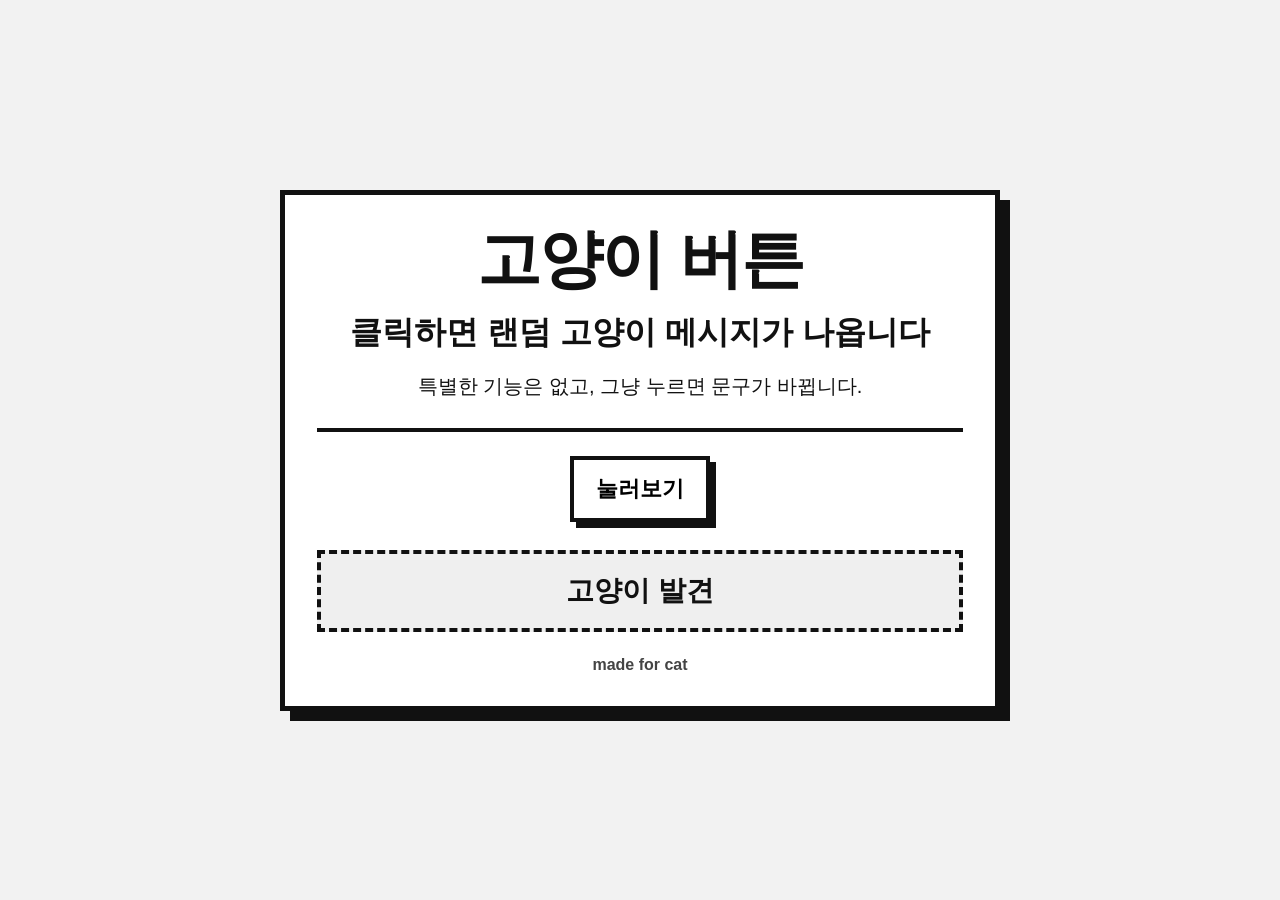
==== upload/index.html @ 21dbfc24 "Add updated index.html" ====
<!DOCTYPE html>
<html lang="ko">
<head>
  <meta charset="UTF-8" />
  <meta name="viewport" content="width=device-width, initial-scale=1.0" />
  <title>고양이 버튼</title>
  <style>
    * {
      box-sizing: border-box;
    }

    body {
      margin: 0;
      background: #f2f2f2;
      font-family: Arial, "Malgun Gothic", sans-serif;
      color: #111;
    }

    .wrap {
      min-height: 100vh;
      display: flex;
      justify-content: center;
      align-items: center;
      padding: 24px;
    }

    .box {
      width: 100%;
      max-width: 720px;
      background: white;
      border: 5px solid #111;
      padding: 32px;
      box-shadow: 10px 10px 0 #111;
      text-align: center;
    }

    h1 {
      margin: 0 0 20px;
      font-size: 64px;
      line-height: 1;
      letter-spacing: -2px;
    }

    .main-text {
      font-size: 32px;
      font-weight: 900;
      margin-bottom: 18px;
    }

    .sub-text {
      font-size: 20px;
      margin-bottom: 28px;
    }

    .line {
      height: 4px;
      background: #111;
      margin: 24px 0;
    }

    .btn {
      border: 4px solid #111;
      background: #fff;
      padding: 14px 22px;
      font-size: 22px;
      font-weight: 900;
      cursor: pointer;
      box-shadow: 6px 6px 0 #111;
    }

    .btn:active {
      transform: translate(4px, 4px);
      box-shadow: 2px 2px 0 #111;
    }

    .msg {
      margin-top: 28px;
      padding: 18px;
      border: 4px dashed #111;
      background: #efefef;
      font-size: 28px;
      font-weight: 900;
      min-height: 80px;
    }

    .footer {
      margin-top: 24px;
      font-size: 16px;
      font-weight: bold;
      color: #444;
    }

    @media (max-width: 600px) {
      h1 {
        font-size: 44px;
      }

      .main-text {
        font-size: 24px;
      }

      .sub-text {
        font-size: 16px;
      }

      .msg {
        font-size: 22px;
      }

      .btn {
        font-size: 18px;
      }
    }
  </style>
</head>
<body>
  <div class="wrap">
    <div class="box">
      <h1>고양이 버튼</h1>
      <div class="main-text">클릭하면 랜덤 고양이 메시지가 나옵니다</div>
      <div class="sub-text">특별한 기능은 없고, 그냥 누르면 문구가 바뀝니다.</div>

      <div class="line"></div>

      <button class="btn" onclick="changeMessage()">눌러보기</button>

      <div class="msg" id="msgBox">고양이 발견</div>

      <div class="footer">made for cat</div>
    </div>
  </div>

  <script>
    const messages = [
      "고양이 발견",
      "고양이 접근 중",
      "고양이 모드 활성화",
      "고양이가 들어왔습니다",
      "여기는 고양이 구역",
      "고양이 확인 완료",
      "고양이 접속 성공",
      "반갑다 집사야",
      "냥냥 경보 발령",
      "고양이 에너지 충전 완료",
      "지금부터 냥타임",
      "고양이 기분 최고조",
      "집사 호출 중",
      "사료 레이더 가동",
      "캣닢 신호 감지",
      "고양이 집중 모드",
      "오늘도 냥승리",
      "졸음 80% 장전",
      "창밖 감시 시작",
      "폭신한 자리 확보",
      "냥펀치 준비 완료",
      "간식 요청 접수",
      "꼬리 흔들림 감지",
      "매우 귀여움 상태",
      "고양이 우선 모드"
    ];

    function changeMessage() {
      const msgBox = document.getElementById("msgBox");
      const randomIndex = Math.floor(Math.random() * messages.length);
      msgBox.textContent = messages[randomIndex];
    }
  </script>
</body>
</html>
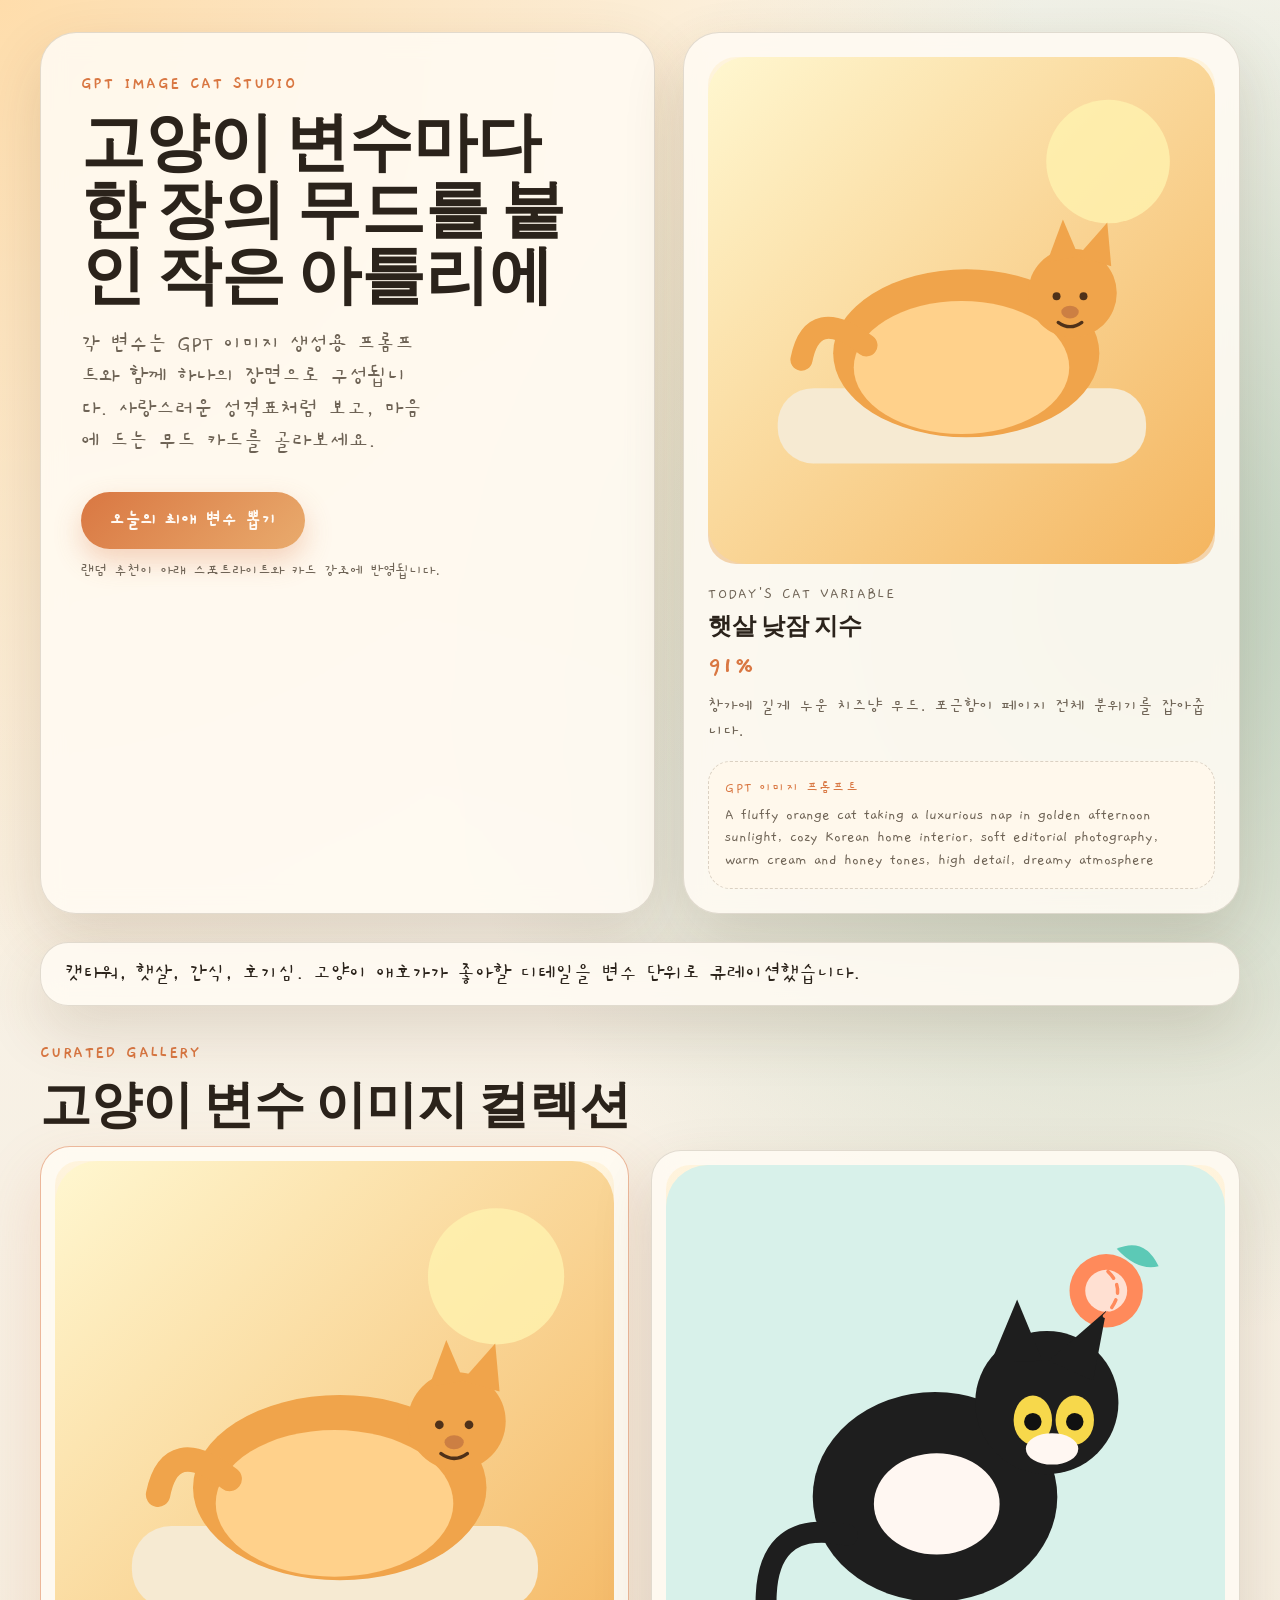
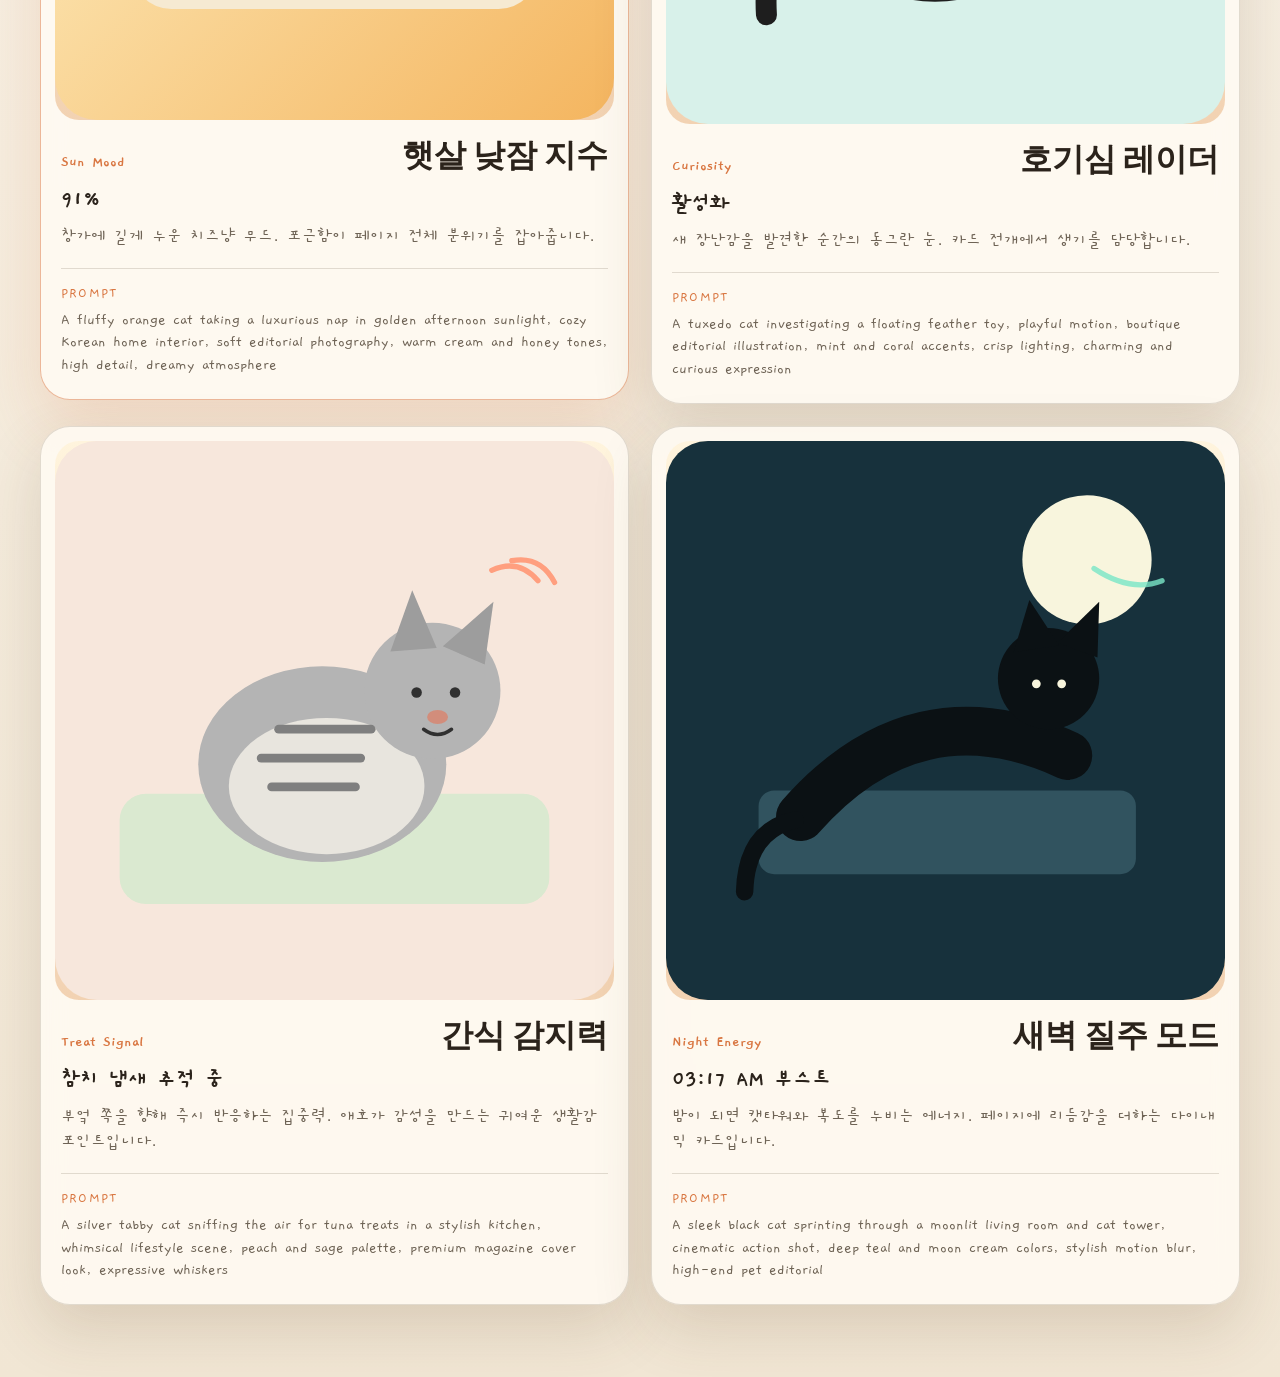
==== commit 72e39c23: "Create cat variable image gallery experience" ====
--- a/upload/index.html
+++ b/upload/index.html
@@ -3,167 +3,80 @@
 <head>
   <meta charset="UTF-8" />
   <meta name="viewport" content="width=device-width, initial-scale=1.0" />
-  <title>고양이 버튼</title>
-  <style>
-    * {
-      box-sizing: border-box;
-    }
-
-    body {
-      margin: 0;
-      background: #f2f2f2;
-      font-family: Arial, "Malgun Gothic", sans-serif;
-      color: #111;
-    }
-
-    .wrap {
-      min-height: 100vh;
-      display: flex;
-      justify-content: center;
-      align-items: center;
-      padding: 24px;
-    }
-
-    .box {
-      width: 100%;
-      max-width: 720px;
-      background: white;
-      border: 5px solid #111;
-      padding: 32px;
-      box-shadow: 10px 10px 0 #111;
-      text-align: center;
-    }
-
-    h1 {
-      margin: 0 0 20px;
-      font-size: 64px;
-      line-height: 1;
-      letter-spacing: -2px;
-    }
-
-    .main-text {
-      font-size: 32px;
-      font-weight: 900;
-      margin-bottom: 18px;
-    }
-
-    .sub-text {
-      font-size: 20px;
-      margin-bottom: 28px;
-    }
-
-    .line {
-      height: 4px;
-      background: #111;
-      margin: 24px 0;
-    }
-
-    .btn {
-      border: 4px solid #111;
-      background: #fff;
-      padding: 14px 22px;
-      font-size: 22px;
-      font-weight: 900;
-      cursor: pointer;
-      box-shadow: 6px 6px 0 #111;
-    }
-
-    .btn:active {
-      transform: translate(4px, 4px);
-      box-shadow: 2px 2px 0 #111;
-    }
-
-    .msg {
-      margin-top: 28px;
-      padding: 18px;
-      border: 4px dashed #111;
-      background: #efefef;
-      font-size: 28px;
-      font-weight: 900;
-      min-height: 80px;
-    }
-
-    .footer {
-      margin-top: 24px;
-      font-size: 16px;
-      font-weight: bold;
-      color: #444;
-    }
-
-    @media (max-width: 600px) {
-      h1 {
-        font-size: 44px;
-      }
-
-      .main-text {
-        font-size: 24px;
-      }
-
-      .sub-text {
-        font-size: 16px;
-      }
-
-      .msg {
-        font-size: 22px;
-      }
-
-      .btn {
-        font-size: 18px;
-      }
-    }
-  </style>
+  <title>Cat Variables Atelier</title>
+  <link rel="preconnect" href="https://fonts.googleapis.com" />
+  <link rel="preconnect" href="https://fonts.gstatic.com" crossorigin />
+  <link href="https://fonts.googleapis.com/css2?family=Gaegu:wght@400;700&family=Fraunces:wght@600;700&display=swap" rel="stylesheet" />
+  <link rel="stylesheet" href="../style.css" />
 </head>
 <body>
-  <div class="wrap">
-    <div class="box">
-      <h1>고양이 버튼</h1>
-      <div class="main-text">클릭하면 랜덤 고양이 메시지가 나옵니다</div>
-      <div class="sub-text">특별한 기능은 없고, 그냥 누르면 문구가 바뀝니다.</div>
+  <div class="page-shell">
+    <header class="hero">
+      <div class="hero-copy">
+        <p class="eyebrow">GPT Image Cat Studio</p>
+        <h1>고양이 변수마다<br />한 장의 무드를 붙인 작은 아틀리에</h1>
+        <p class="hero-text">
+          각 변수는 GPT 이미지 생성용 프롬프트와 함께 하나의 장면으로 구성됩니다.
+          사랑스러운 성격표처럼 보고, 마음에 드는 무드 카드를 골라보세요.
+        </p>
+        <div class="hero-actions">
+          <button class="primary-btn" id="shuffleButton" type="button">오늘의 최애 변수 뽑기</button>
+          <p class="hero-note">랜덤 추천이 아래 스포트라이트와 카드 강조에 반영됩니다.</p>
+        </div>
+      </div>
 
-      <div class="line"></div>
+      <section class="spotlight" aria-live="polite">
+        <div class="spotlight-image-frame">
+          <img id="spotlightImage" class="spotlight-image" src="" alt="" />
+        </div>
+        <div class="spotlight-copy">
+          <p class="spotlight-label">Today&apos;s Cat Variable</p>
+          <h2 id="spotlightName"></h2>
+          <p id="spotlightValue" class="spotlight-value"></p>
+          <p id="spotlightDescription" class="spotlight-description"></p>
+          <div class="prompt-box">
+            <span>GPT 이미지 프롬프트</span>
+            <p id="spotlightPrompt"></p>
+          </div>
+        </div>
+      </section>
+    </header>
 
-      <button class="btn" onclick="changeMessage()">눌러보기</button>
+    <main>
+      <section class="intro-strip">
+        <p>캣타워, 햇살, 간식, 호기심. 고양이 애호가가 좋아할 디테일을 변수 단위로 큐레이션했습니다.</p>
+      </section>
 
-      <div class="msg" id="msgBox">고양이 발견</div>
-
-      <div class="footer">made for cat</div>
-    </div>
+      <section class="gallery-section">
+        <div class="section-head">
+          <p class="eyebrow">Curated Gallery</p>
+          <h2>고양이 변수 이미지 컬렉션</h2>
+        </div>
+        <div class="variable-grid" id="variableGrid"></div>
+      </section>
+    </main>
   </div>
 
-  <script>
-    const messages = [
-      "고양이 발견",
-      "고양이 접근 중",
-      "고양이 모드 활성화",
-      "고양이가 들어왔습니다",
-      "여기는 고양이 구역",
-      "고양이 확인 완료",
-      "고양이 접속 성공",
-      "반갑다 집사야",
-      "냥냥 경보 발령",
-      "고양이 에너지 충전 완료",
-      "지금부터 냥타임",
-      "고양이 기분 최고조",
-      "집사 호출 중",
-      "사료 레이더 가동",
-      "캣닢 신호 감지",
-      "고양이 집중 모드",
-      "오늘도 냥승리",
-      "졸음 80% 장전",
-      "창밖 감시 시작",
-      "폭신한 자리 확보",
-      "냥펀치 준비 완료",
-      "간식 요청 접수",
-      "꼬리 흔들림 감지",
-      "매우 귀여움 상태",
-      "고양이 우선 모드"
-    ];
+  <template id="cardTemplate">
+    <article class="cat-card">
+      <div class="card-image-wrap">
+        <img class="card-image" src="" alt="" />
+      </div>
+      <div class="card-body">
+        <div class="card-header">
+          <p class="card-kicker"></p>
+          <h3 class="card-title"></h3>
+        </div>
+        <p class="card-value"></p>
+        <p class="card-description"></p>
+        <div class="card-prompt">
+          <span>Prompt</span>
+          <p></p>
+        </div>
+      </div>
+    </article>
+  </template>
 
-    function changeMessage() {
-      const msgBox = document.getElementById("msgBox");
-      const randomIndex = Math.floor(Math.random() * messages.length);
-      msgBox.textContent = messages[randomIndex];
-    }
-  </script>
+  <script src="../script.js"></script>
 </body>
 </html>
--- a/style.css
+++ b/style.css
@@ -0,0 +1,331 @@
+:root {
+  --bg: #f8f3e8;
+  --paper: rgba(255, 251, 243, 0.88);
+  --ink: #2b231b;
+  --muted: #6e6355;
+  --line: rgba(74, 55, 34, 0.16);
+  --accent: #d97742;
+  --accent-soft: #f2c59a;
+  --leaf: #91b79d;
+  --shadow: 0 24px 60px rgba(91, 61, 31, 0.16);
+}
+
+* {
+  box-sizing: border-box;
+}
+
+body {
+  margin: 0;
+  font-family: "Gaegu", "Malgun Gothic", sans-serif;
+  color: var(--ink);
+  background:
+    radial-gradient(circle at top left, rgba(255, 218, 164, 0.9), transparent 32%),
+    radial-gradient(circle at right 10% top 20%, rgba(145, 183, 157, 0.55), transparent 28%),
+    linear-gradient(180deg, #fbf7ef 0%, #f1e6d4 100%);
+}
+
+img {
+  display: block;
+  width: 100%;
+}
+
+.page-shell {
+  width: min(1200px, calc(100% - 32px));
+  margin: 0 auto;
+  padding: 32px 0 72px;
+}
+
+.hero {
+  display: grid;
+  grid-template-columns: 1.05fr 0.95fr;
+  gap: 28px;
+  align-items: stretch;
+}
+
+.hero-copy,
+.spotlight,
+.intro-strip,
+.cat-card {
+  background: var(--paper);
+  border: 1px solid var(--line);
+  box-shadow: var(--shadow);
+  backdrop-filter: blur(12px);
+}
+
+.hero-copy {
+  border-radius: 36px;
+  padding: 40px;
+}
+
+.eyebrow {
+  margin: 0 0 14px;
+  font-size: 1.1rem;
+  letter-spacing: 0.08em;
+  text-transform: uppercase;
+  color: var(--accent);
+  font-weight: 700;
+}
+
+h1,
+h2,
+h3 {
+  margin: 0;
+  font-family: "Fraunces", Georgia, serif;
+  line-height: 1.04;
+}
+
+h1 {
+  font-size: clamp(3rem, 5vw, 5.4rem);
+}
+
+.hero-text {
+  margin: 20px 0 0;
+  font-size: 1.45rem;
+  line-height: 1.4;
+  color: var(--muted);
+  max-width: 15em;
+}
+
+.hero-actions {
+  margin-top: 34px;
+}
+
+.primary-btn {
+  border: 0;
+  border-radius: 999px;
+  padding: 16px 28px;
+  background: linear-gradient(135deg, var(--accent) 0%, #e9ab6d 100%);
+  color: #fffaf4;
+  font: inherit;
+  font-size: 1.25rem;
+  font-weight: 700;
+  cursor: pointer;
+  box-shadow: 0 12px 28px rgba(217, 119, 66, 0.3);
+  transition: transform 180ms ease, box-shadow 180ms ease;
+}
+
+.primary-btn:hover {
+  transform: translateY(-2px) rotate(-1deg);
+  box-shadow: 0 16px 34px rgba(217, 119, 66, 0.35);
+}
+
+.hero-note {
+  margin: 12px 0 0;
+  color: var(--muted);
+  font-size: 1rem;
+}
+
+.spotlight {
+  display: grid;
+  grid-template-columns: 1fr;
+  gap: 20px;
+  border-radius: 36px;
+  padding: 24px;
+}
+
+.spotlight-image-frame {
+  overflow: hidden;
+  border-radius: 28px;
+  background: linear-gradient(180deg, #fff4dd 0%, #f3d3ab 100%);
+}
+
+.spotlight-image {
+  aspect-ratio: 1 / 1;
+  object-fit: cover;
+}
+
+.spotlight-copy {
+  display: grid;
+  gap: 10px;
+}
+
+.spotlight-label {
+  margin: 0;
+  font-size: 1rem;
+  text-transform: uppercase;
+  color: var(--muted);
+  letter-spacing: 0.08em;
+}
+
+.spotlight-value {
+  margin: 0;
+  color: var(--accent);
+  font-size: 1.7rem;
+  font-weight: 700;
+}
+
+.spotlight-description {
+  margin: 0;
+  color: var(--muted);
+  font-size: 1.1rem;
+  line-height: 1.45;
+}
+
+.prompt-box {
+  margin-top: 6px;
+  padding: 16px;
+  border-radius: 22px;
+  background: rgba(255, 248, 236, 0.9);
+  border: 1px dashed rgba(74, 55, 34, 0.2);
+}
+
+.prompt-box span,
+.card-prompt span {
+  display: inline-block;
+  margin-bottom: 6px;
+  font-size: 0.95rem;
+  text-transform: uppercase;
+  color: var(--accent);
+  letter-spacing: 0.08em;
+}
+
+.prompt-box p,
+.card-prompt p {
+  margin: 0;
+  font-size: 0.98rem;
+  line-height: 1.45;
+  color: var(--muted);
+  word-break: keep-all;
+}
+
+.intro-strip {
+  margin-top: 28px;
+  border-radius: 28px;
+  padding: 18px 24px;
+}
+
+.intro-strip p {
+  margin: 0;
+  font-size: 1.35rem;
+  color: var(--ink);
+}
+
+.gallery-section {
+  margin-top: 36px;
+}
+
+.section-head {
+  margin-bottom: 20px;
+}
+
+.section-head h2 {
+  font-size: clamp(2.2rem, 4vw, 3.5rem);
+}
+
+.variable-grid {
+  display: grid;
+  grid-template-columns: repeat(2, minmax(0, 1fr));
+  gap: 22px;
+}
+
+.cat-card {
+  border-radius: 30px;
+  overflow: hidden;
+  transition: transform 200ms ease, box-shadow 200ms ease, border-color 200ms ease;
+}
+
+.cat-card.is-active {
+  transform: translateY(-4px);
+  border-color: rgba(217, 119, 66, 0.5);
+  box-shadow: 0 28px 64px rgba(217, 119, 66, 0.18);
+}
+
+.card-image-wrap {
+  padding: 14px 14px 0;
+}
+
+.card-image {
+  border-radius: 24px;
+  aspect-ratio: 1 / 1;
+  object-fit: cover;
+  background: linear-gradient(180deg, #fff4dd 0%, #f2d2b2 100%);
+}
+
+.card-body {
+  padding: 18px 20px 22px;
+}
+
+.card-header {
+  display: flex;
+  justify-content: space-between;
+  align-items: baseline;
+  gap: 16px;
+}
+
+.card-kicker {
+  margin: 0;
+  color: var(--accent);
+  font-weight: 700;
+  font-size: 1rem;
+}
+
+.card-title {
+  font-size: 2rem;
+}
+
+.card-value {
+  margin: 12px 0 10px;
+  font-size: 1.45rem;
+  font-weight: 700;
+}
+
+.card-description {
+  margin: 0;
+  color: var(--muted);
+  font-size: 1.1rem;
+  line-height: 1.45;
+}
+
+.card-prompt {
+  margin-top: 18px;
+  padding-top: 14px;
+  border-top: 1px solid var(--line);
+}
+
+@media (max-width: 960px) {
+  .hero {
+    grid-template-columns: 1fr;
+  }
+
+  .variable-grid {
+    grid-template-columns: 1fr;
+  }
+}
+
+@media (max-width: 640px) {
+  .page-shell {
+    width: min(100% - 20px, 100%);
+    padding: 20px 0 48px;
+  }
+
+  .hero-copy,
+  .spotlight,
+  .intro-strip,
+  .cat-card {
+    border-radius: 24px;
+  }
+
+  .hero-copy {
+    padding: 28px 22px;
+  }
+
+  .spotlight {
+    padding: 18px;
+  }
+
+  .intro-strip p,
+  .hero-text,
+  .card-description {
+    font-size: 1.05rem;
+  }
+
+  .primary-btn {
+    width: 100%;
+  }
+
+  .card-header {
+    flex-direction: column;
+    align-items: flex-start;
+    gap: 6px;
+  }
+}
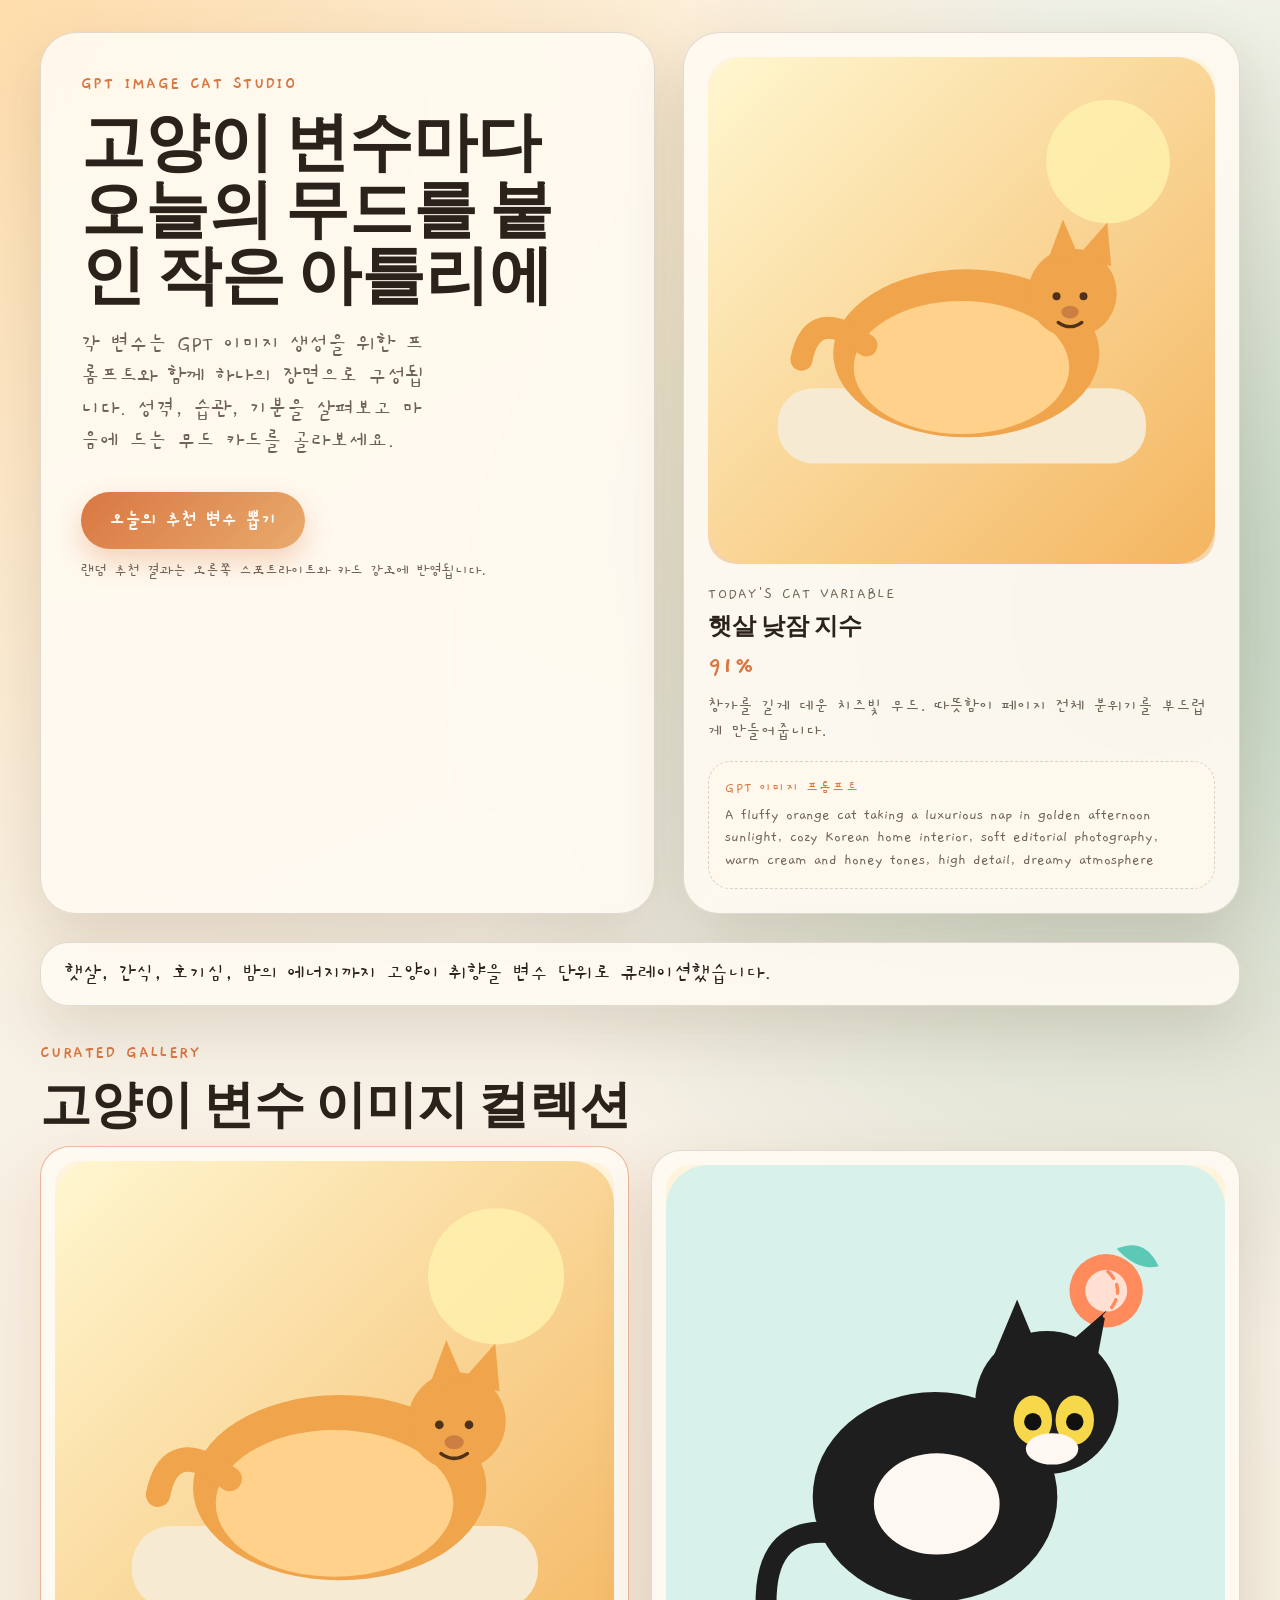
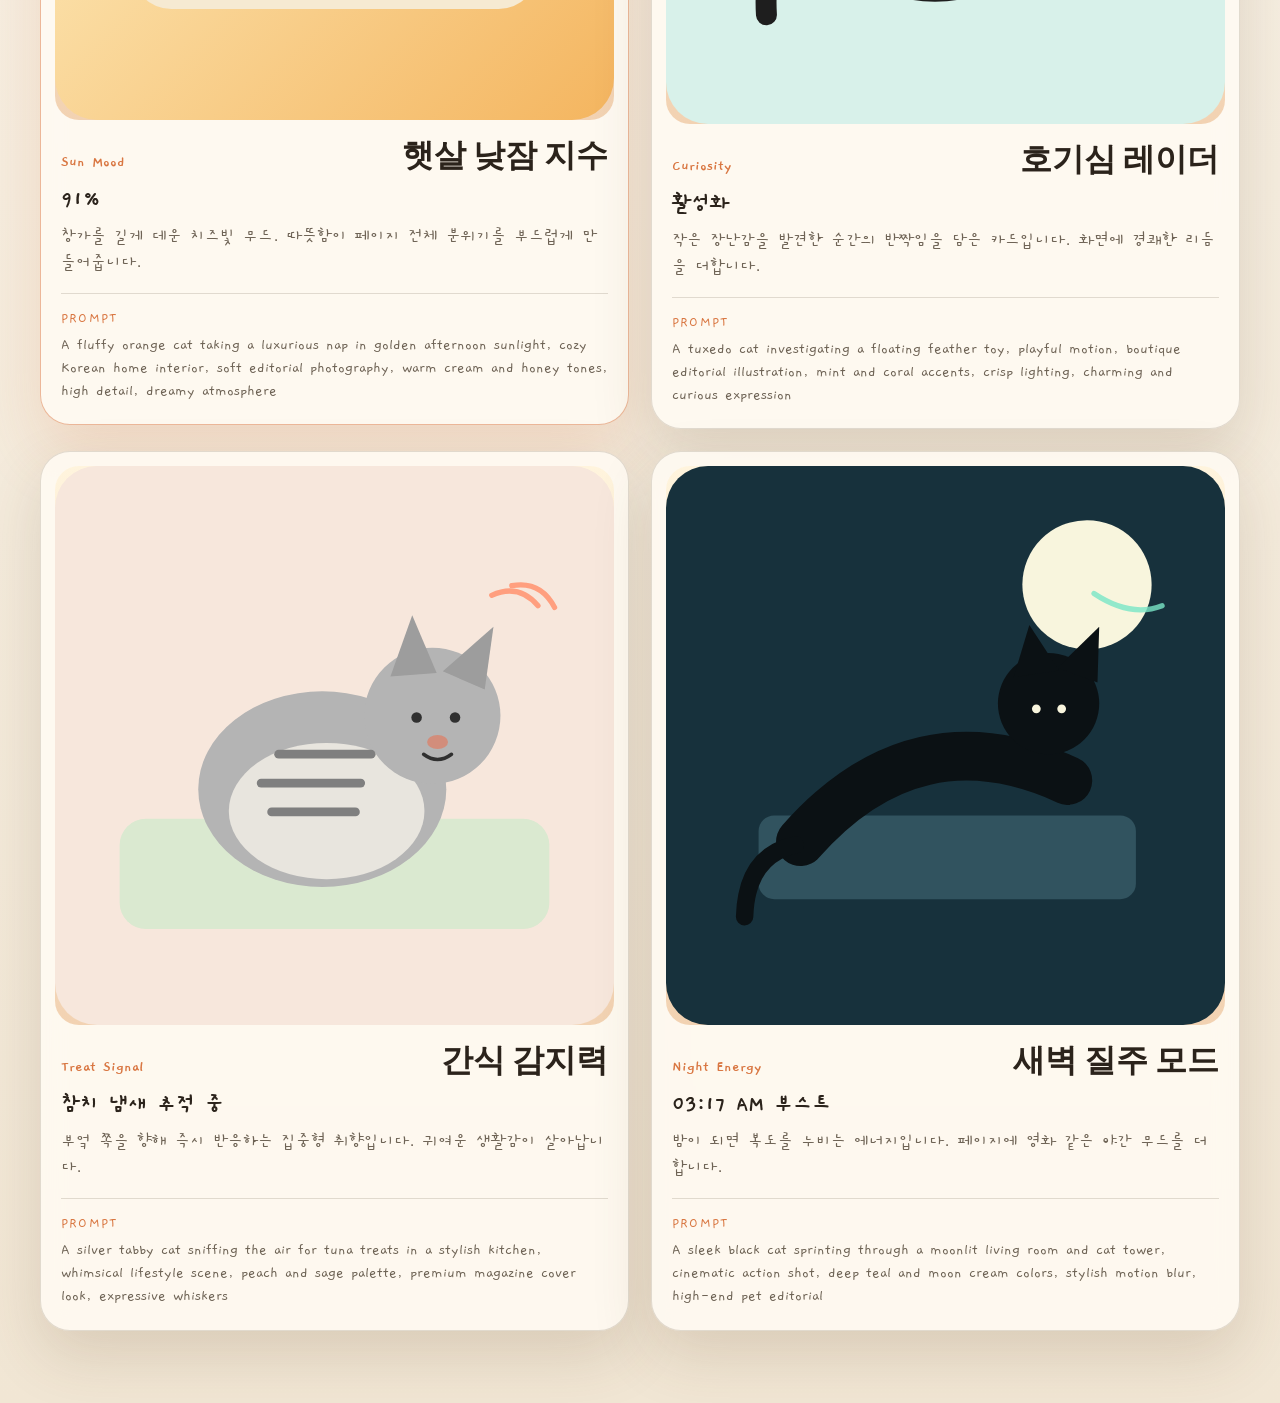
==== commit 4fa6aacf: "Polish cat variable page copy" ====
--- a/upload/index.html
+++ b/upload/index.html
@@ -14,14 +14,14 @@
     <header class="hero">
       <div class="hero-copy">
         <p class="eyebrow">GPT Image Cat Studio</p>
-        <h1>고양이 변수마다<br />한 장의 무드를 붙인 작은 아틀리에</h1>
+        <h1>고양이 변수마다 오늘의 무드를 붙인 작은 아틀리에</h1>
         <p class="hero-text">
-          각 변수는 GPT 이미지 생성용 프롬프트와 함께 하나의 장면으로 구성됩니다.
-          사랑스러운 성격표처럼 보고, 마음에 드는 무드 카드를 골라보세요.
+          각 변수는 GPT 이미지 생성을 위한 프롬프트와 함께 하나의 장면으로 구성됩니다.
+          성격, 습관, 기분을 살펴보고 마음에 드는 무드 카드를 골라보세요.
         </p>
         <div class="hero-actions">
-          <button class="primary-btn" id="shuffleButton" type="button">오늘의 최애 변수 뽑기</button>
-          <p class="hero-note">랜덤 추천이 아래 스포트라이트와 카드 강조에 반영됩니다.</p>
+          <button class="primary-btn" id="shuffleButton" type="button">오늘의 추천 변수 뽑기</button>
+          <p class="hero-note">랜덤 추천 결과는 오른쪽 스포트라이트와 카드 강조에 반영됩니다.</p>
         </div>
       </div>
 
@@ -44,7 +44,7 @@
 
     <main>
       <section class="intro-strip">
-        <p>캣타워, 햇살, 간식, 호기심. 고양이 애호가가 좋아할 디테일을 변수 단위로 큐레이션했습니다.</p>
+        <p>햇살, 간식, 호기심, 밤의 에너지까지 고양이 취향을 변수 단위로 큐레이션했습니다.</p>
       </section>
 
       <section class="gallery-section">
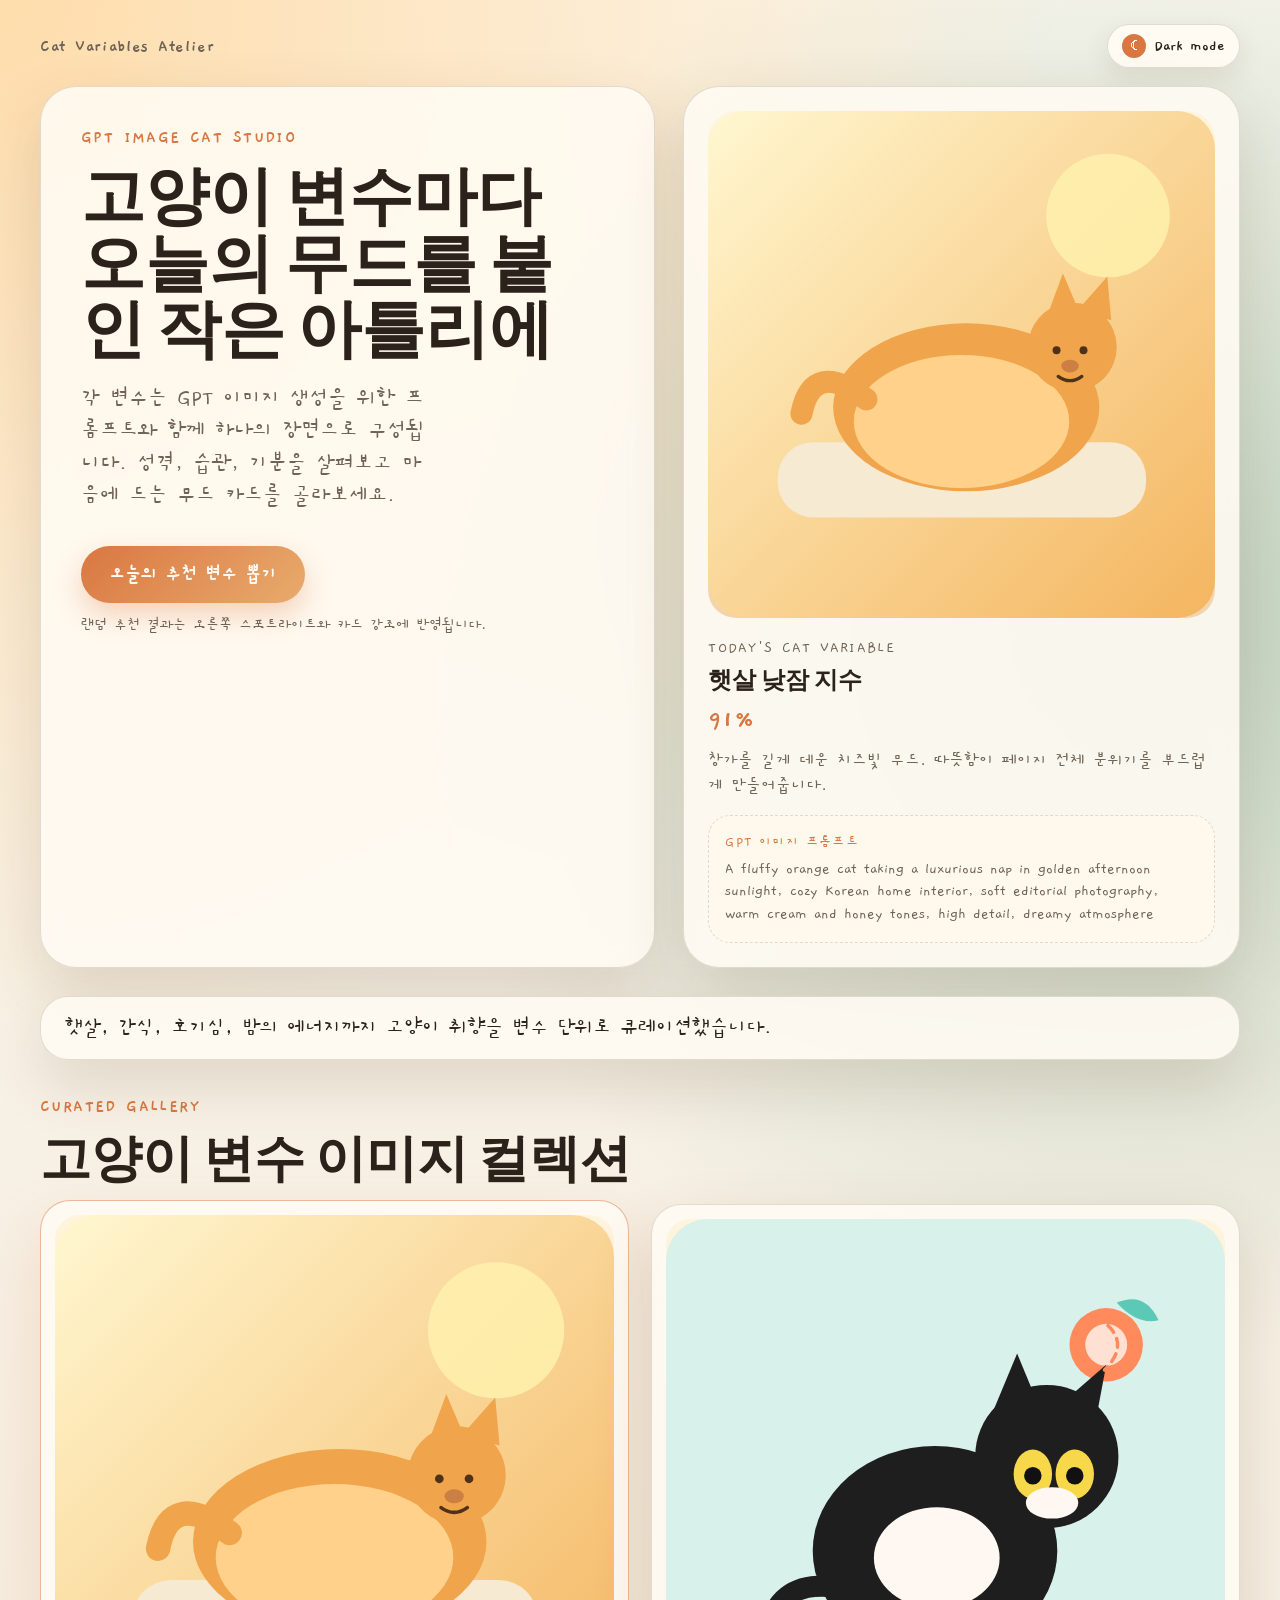
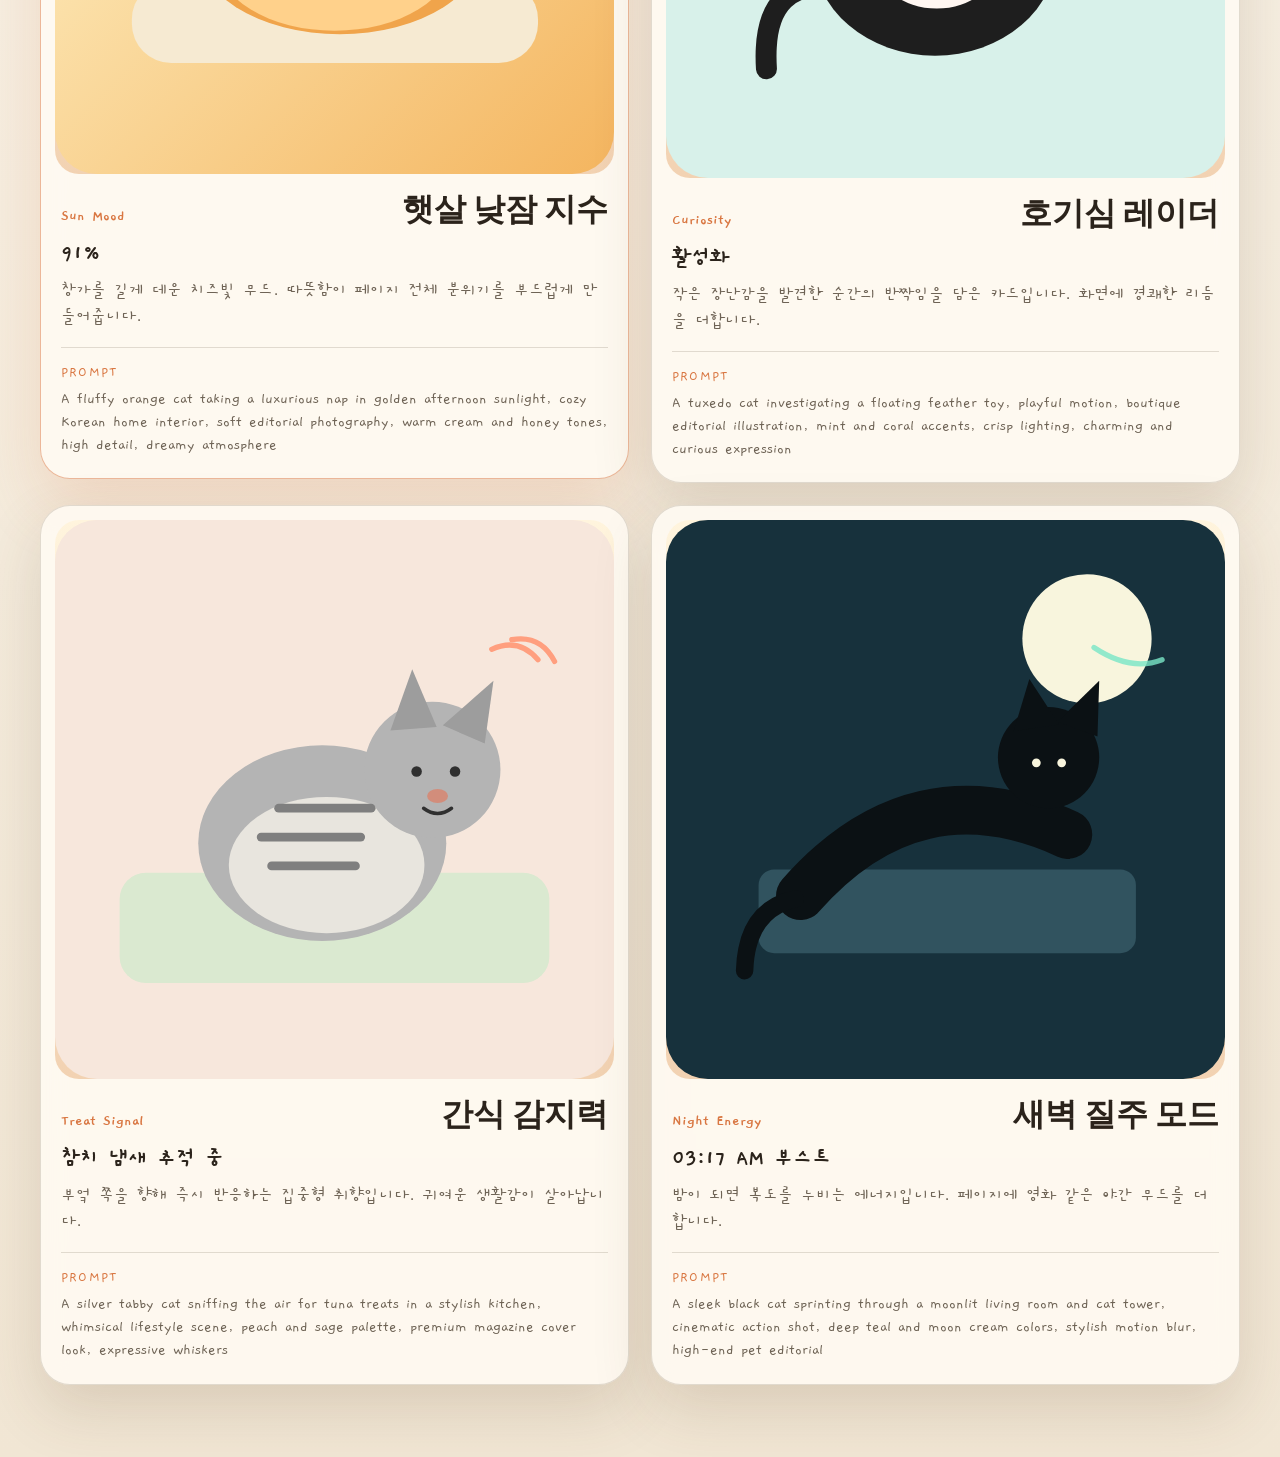
==== commit f12843a1: "Add dark mode toggle" ====
--- a/upload/index.html
+++ b/upload/index.html
@@ -11,6 +11,14 @@
 </head>
 <body>
   <div class="page-shell">
+    <div class="topbar">
+      <p class="site-mark">Cat Variables Atelier</p>
+      <button class="theme-toggle" id="themeToggle" type="button" aria-pressed="false">
+        <span class="theme-toggle__icon" aria-hidden="true">☾</span>
+        <span class="theme-toggle__text">Dark mode</span>
+      </button>
+    </div>
+
     <header class="hero">
       <div class="hero-copy">
         <p class="eyebrow">GPT Image Cat Studio</p>
--- a/style.css
+++ b/style.css
@@ -1,38 +1,123 @@
 :root {
   --bg: #f8f3e8;
   --paper: rgba(255, 251, 243, 0.88);
+  --paper-strong: rgba(255, 251, 243, 0.96);
   --ink: #2b231b;
   --muted: #6e6355;
   --line: rgba(74, 55, 34, 0.16);
   --accent: #d97742;
+  --accent-strong: #e9ab6d;
   --accent-soft: #f2c59a;
   --leaf: #91b79d;
   --shadow: 0 24px 60px rgba(91, 61, 31, 0.16);
-}
-
-* {
-  box-sizing: border-box;
-}
-
-body {
-  margin: 0;
-  font-family: "Gaegu", "Malgun Gothic", sans-serif;
-  color: var(--ink);
-  background:
+  --image-frame: linear-gradient(180deg, #fff4dd 0%, #f3d3ab 100%);
+  --card-image-frame: linear-gradient(180deg, #fff4dd 0%, #f2d2b2 100%);
+  --prompt-bg: rgba(255, 248, 236, 0.9);
+  --body-bg:
     radial-gradient(circle at top left, rgba(255, 218, 164, 0.9), transparent 32%),
     radial-gradient(circle at right 10% top 20%, rgba(145, 183, 157, 0.55), transparent 28%),
     linear-gradient(180deg, #fbf7ef 0%, #f1e6d4 100%);
 }
 
+body[data-theme="dark"] {
+  --bg: #12151a;
+  --paper: rgba(28, 32, 39, 0.86);
+  --paper-strong: rgba(33, 38, 46, 0.96);
+  --ink: #f7efe3;
+  --muted: #c4b7a6;
+  --line: rgba(255, 239, 216, 0.15);
+  --accent: #f2a65f;
+  --accent-strong: #ffcf8f;
+  --accent-soft: #5e4630;
+  --leaf: #8fd1ae;
+  --shadow: 0 24px 70px rgba(0, 0, 0, 0.36);
+  --image-frame: linear-gradient(180deg, #2b3340 0%, #4a3c30 100%);
+  --card-image-frame: linear-gradient(180deg, #2b3340 0%, #3e342c 100%);
+  --prompt-bg: rgba(18, 21, 26, 0.72);
+  --body-bg:
+    radial-gradient(circle at top left, rgba(242, 166, 95, 0.22), transparent 34%),
+    radial-gradient(circle at right 10% top 20%, rgba(143, 209, 174, 0.18), transparent 30%),
+    linear-gradient(180deg, #101419 0%, #1b1d24 100%);
+}
+
+* {
+  box-sizing: border-box;
+}
+
+body {
+  margin: 0;
+  font-family: "Gaegu", "Malgun Gothic", sans-serif;
+  color: var(--ink);
+  background: var(--body-bg);
+  transition: background 220ms ease, color 220ms ease;
+}
+
 img {
   display: block;
   width: 100%;
 }
 
+button {
+  font: inherit;
+}
+
 .page-shell {
   width: min(1200px, calc(100% - 32px));
   margin: 0 auto;
-  padding: 32px 0 72px;
+  padding: 24px 0 72px;
+}
+
+.topbar {
+  display: flex;
+  justify-content: space-between;
+  align-items: center;
+  gap: 16px;
+  margin-bottom: 18px;
+}
+
+.site-mark {
+  margin: 0;
+  color: var(--muted);
+  font-size: 1.1rem;
+  font-weight: 700;
+  letter-spacing: 0.04em;
+}
+
+.theme-toggle {
+  display: inline-flex;
+  align-items: center;
+  gap: 8px;
+  min-height: 44px;
+  padding: 8px 14px;
+  border: 1px solid var(--line);
+  border-radius: 999px;
+  background: var(--paper-strong);
+  color: var(--ink);
+  cursor: pointer;
+  box-shadow: 0 10px 26px rgba(91, 61, 31, 0.1);
+  transition: transform 180ms ease, border-color 180ms ease, background 180ms ease;
+}
+
+.theme-toggle:hover {
+  transform: translateY(-1px);
+  border-color: rgba(217, 119, 66, 0.42);
+}
+
+.theme-toggle__icon {
+  display: grid;
+  place-items: center;
+  width: 24px;
+  height: 24px;
+  border-radius: 999px;
+  background: var(--accent);
+  color: #fffaf4;
+  font-size: 1rem;
+  line-height: 1;
+}
+
+.theme-toggle__text {
+  font-size: 1rem;
+  font-weight: 700;
 }
 
 .hero {
@@ -94,9 +179,8 @@
   border: 0;
   border-radius: 999px;
   padding: 16px 28px;
-  background: linear-gradient(135deg, var(--accent) 0%, #e9ab6d 100%);
+  background: linear-gradient(135deg, var(--accent) 0%, var(--accent-strong) 100%);
   color: #fffaf4;
-  font: inherit;
   font-size: 1.25rem;
   font-weight: 700;
   cursor: pointer;
@@ -126,7 +210,7 @@
 .spotlight-image-frame {
   overflow: hidden;
   border-radius: 28px;
-  background: linear-gradient(180deg, #fff4dd 0%, #f3d3ab 100%);
+  background: var(--image-frame);
 }
 
 .spotlight-image {
@@ -165,8 +249,8 @@
   margin-top: 6px;
   padding: 16px;
   border-radius: 22px;
-  background: rgba(255, 248, 236, 0.9);
-  border: 1px dashed rgba(74, 55, 34, 0.2);
+  background: var(--prompt-bg);
+  border: 1px dashed var(--line);
 }
 
 .prompt-box span,
@@ -238,7 +322,7 @@
   border-radius: 24px;
   aspect-ratio: 1 / 1;
   object-fit: cover;
-  background: linear-gradient(180deg, #fff4dd 0%, #f2d2b2 100%);
+  background: var(--card-image-frame);
 }
 
 .card-body {
@@ -295,7 +379,12 @@
 @media (max-width: 640px) {
   .page-shell {
     width: min(100% - 20px, 100%);
-    padding: 20px 0 48px;
+    padding: 16px 0 48px;
+  }
+
+  .topbar {
+    align-items: flex-start;
+    flex-direction: column;
   }
 
   .hero-copy,
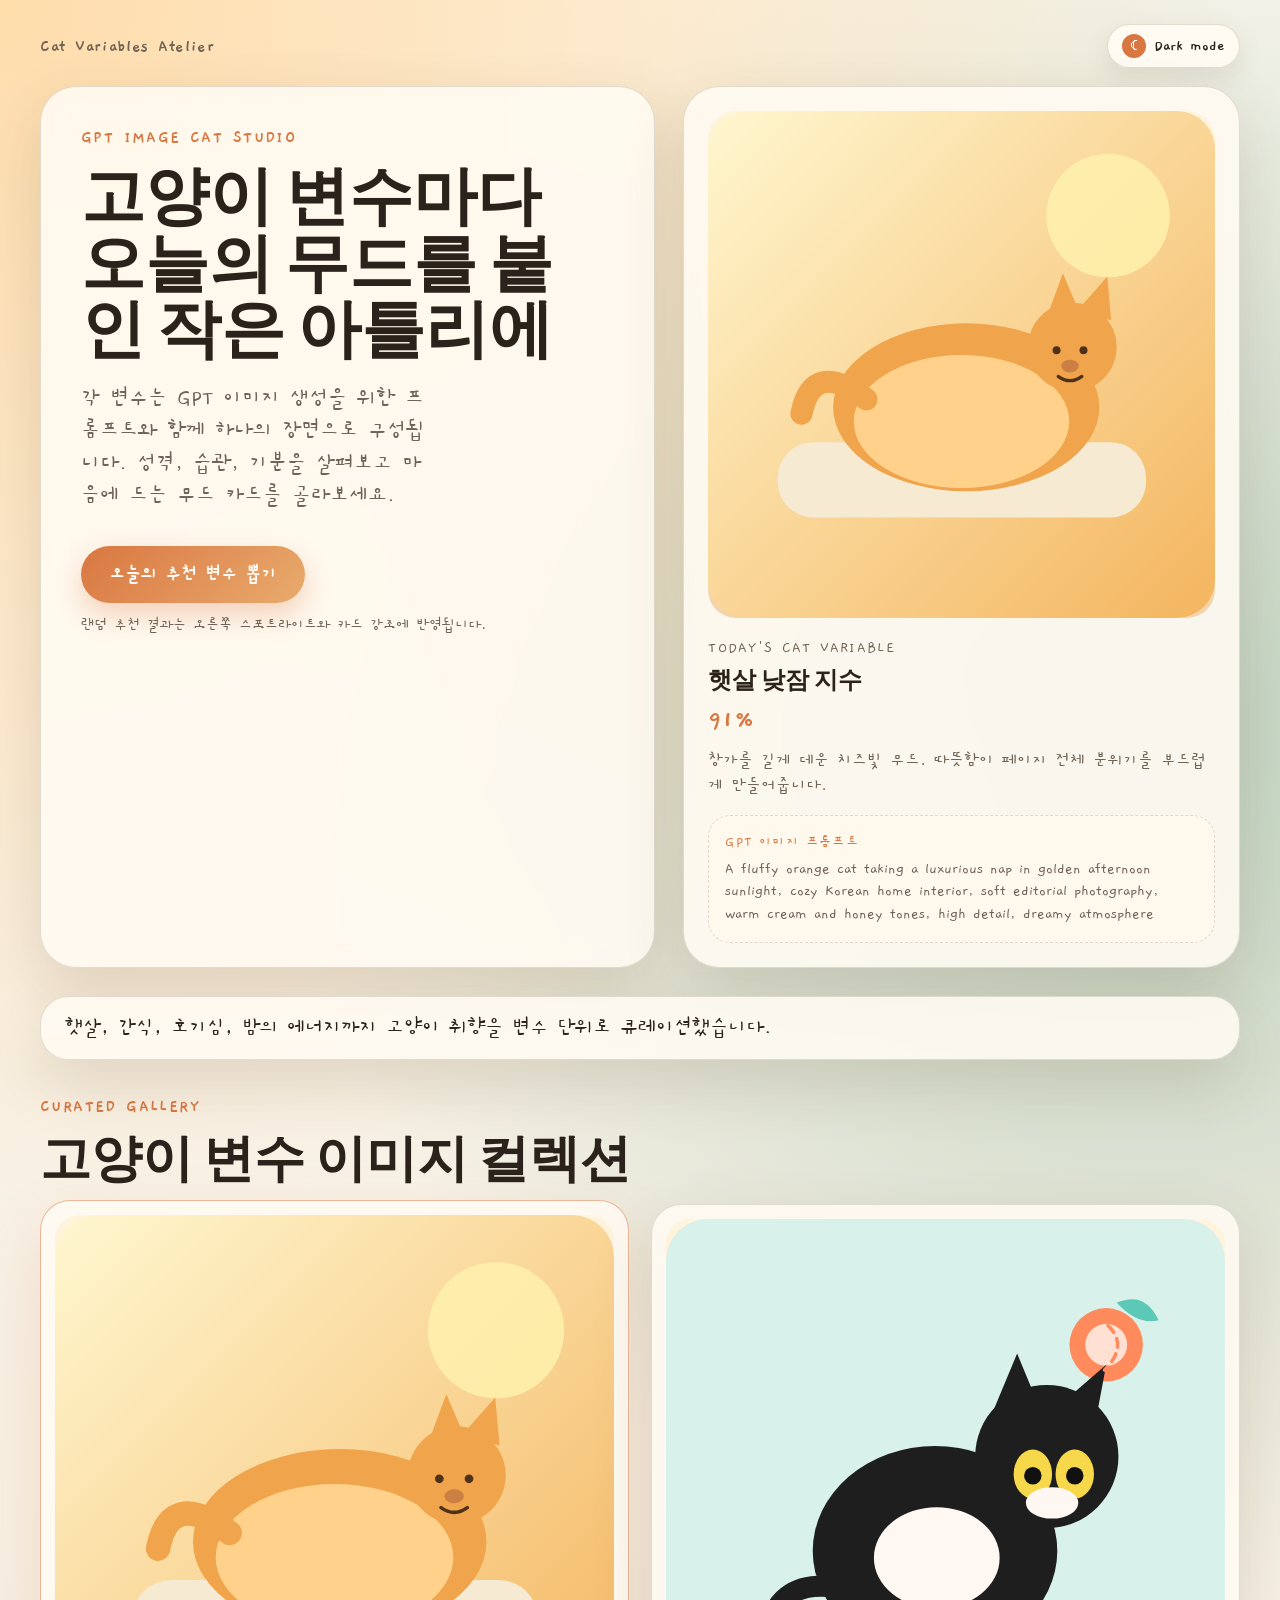
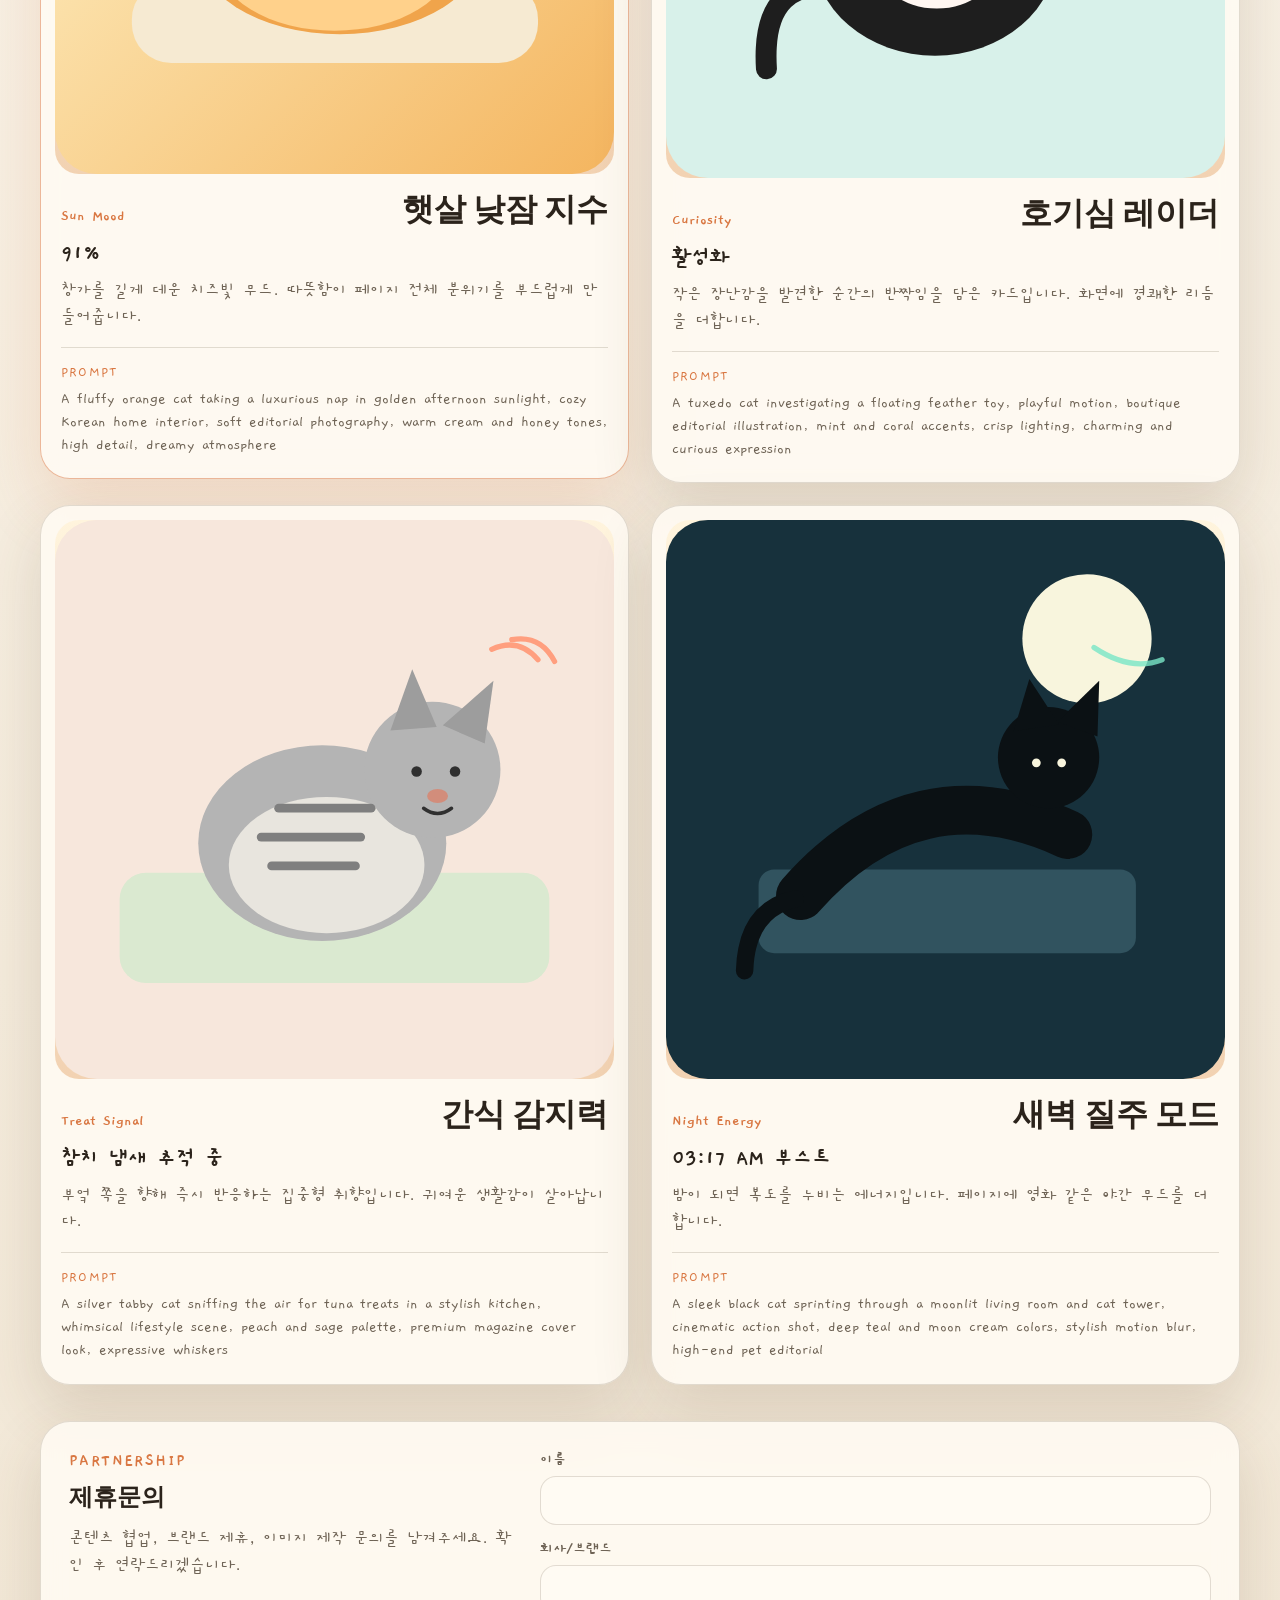
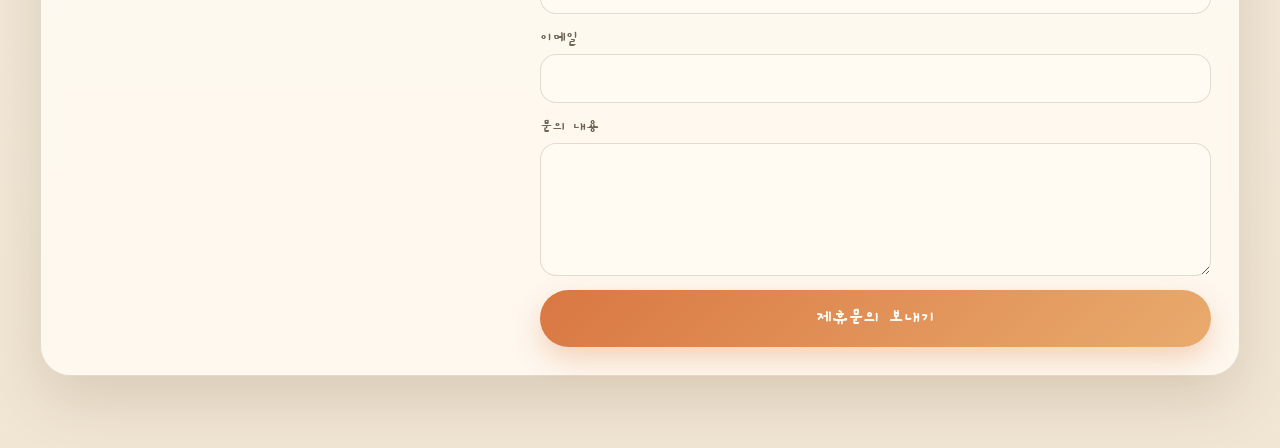
==== commit 819d597f: "Add partnership inquiry form" ====
--- a/upload/index.html
+++ b/upload/index.html
@@ -62,6 +62,40 @@
         </div>
         <div class="variable-grid" id="variableGrid"></div>
       </section>
+
+      <section class="partner-section" aria-labelledby="partnerTitle">
+        <div class="partner-copy">
+          <p class="eyebrow">Partnership</p>
+          <h2 id="partnerTitle">제휴문의</h2>
+          <p>콘텐츠 협업, 브랜드 제휴, 이미지 제작 문의를 남겨주세요. 확인 후 연락드리겠습니다.</p>
+        </div>
+
+        <form class="partner-form" action="https://formspree.io/f/xaqrwlpd" method="POST">
+          <input type="hidden" name="_subject" value="Cat Variables Atelier 제휴문의" />
+
+          <label>
+            <span>이름</span>
+            <input type="text" name="name" autocomplete="name" required />
+          </label>
+
+          <label>
+            <span>회사/브랜드</span>
+            <input type="text" name="company" autocomplete="organization" />
+          </label>
+
+          <label>
+            <span>이메일</span>
+            <input type="email" name="email" autocomplete="email" required />
+          </label>
+
+          <label>
+            <span>문의 내용</span>
+            <textarea name="message" rows="5" required></textarea>
+          </label>
+
+          <button class="primary-btn" type="submit">제휴문의 보내기</button>
+        </form>
+      </section>
     </main>
   </div>
 
--- a/style.css
+++ b/style.css
@@ -288,6 +288,67 @@
   margin-top: 36px;
 }
 
+.partner-section {
+  display: grid;
+  grid-template-columns: 0.8fr 1.2fr;
+  gap: 24px;
+  margin-top: 36px;
+  padding: 28px;
+  border: 1px solid var(--line);
+  border-radius: 30px;
+  background: var(--paper);
+  box-shadow: var(--shadow);
+  backdrop-filter: blur(12px);
+}
+
+.partner-copy p:last-child {
+  margin: 16px 0 0;
+  color: var(--muted);
+  font-size: 1.15rem;
+  line-height: 1.45;
+}
+
+.partner-form {
+  display: grid;
+  gap: 14px;
+}
+
+.partner-form label {
+  display: grid;
+  gap: 6px;
+}
+
+.partner-form span {
+  color: var(--muted);
+  font-size: 1rem;
+  font-weight: 700;
+}
+
+.partner-form input,
+.partner-form textarea {
+  width: 100%;
+  border: 1px solid var(--line);
+  border-radius: 16px;
+  padding: 13px 14px;
+  background: var(--paper-strong);
+  color: var(--ink);
+  font: inherit;
+  font-size: 1.05rem;
+  outline: none;
+  transition: border-color 180ms ease, box-shadow 180ms ease, background 180ms ease;
+}
+
+.partner-form textarea {
+  resize: vertical;
+  min-height: 132px;
+}
+
+.partner-form input:focus,
+.partner-form textarea:focus {
+  border-color: rgba(217, 119, 66, 0.58);
+  box-shadow: 0 0 0 4px rgba(217, 119, 66, 0.14);
+}
+
 .section-head {
   margin-bottom: 20px;
 }
@@ -374,6 +435,10 @@
   .variable-grid {
     grid-template-columns: 1fr;
   }
+
+  .partner-section {
+    grid-template-columns: 1fr;
+  }
 }
 
 @media (max-width: 640px) {
@@ -390,12 +455,17 @@
   .hero-copy,
   .spotlight,
   .intro-strip,
-  .cat-card {
+  .cat-card,
+  .partner-section {
     border-radius: 24px;
   }
 
   .hero-copy {
     padding: 28px 22px;
+  }
+
+  .partner-section {
+    padding: 22px;
   }
 
   .spotlight {
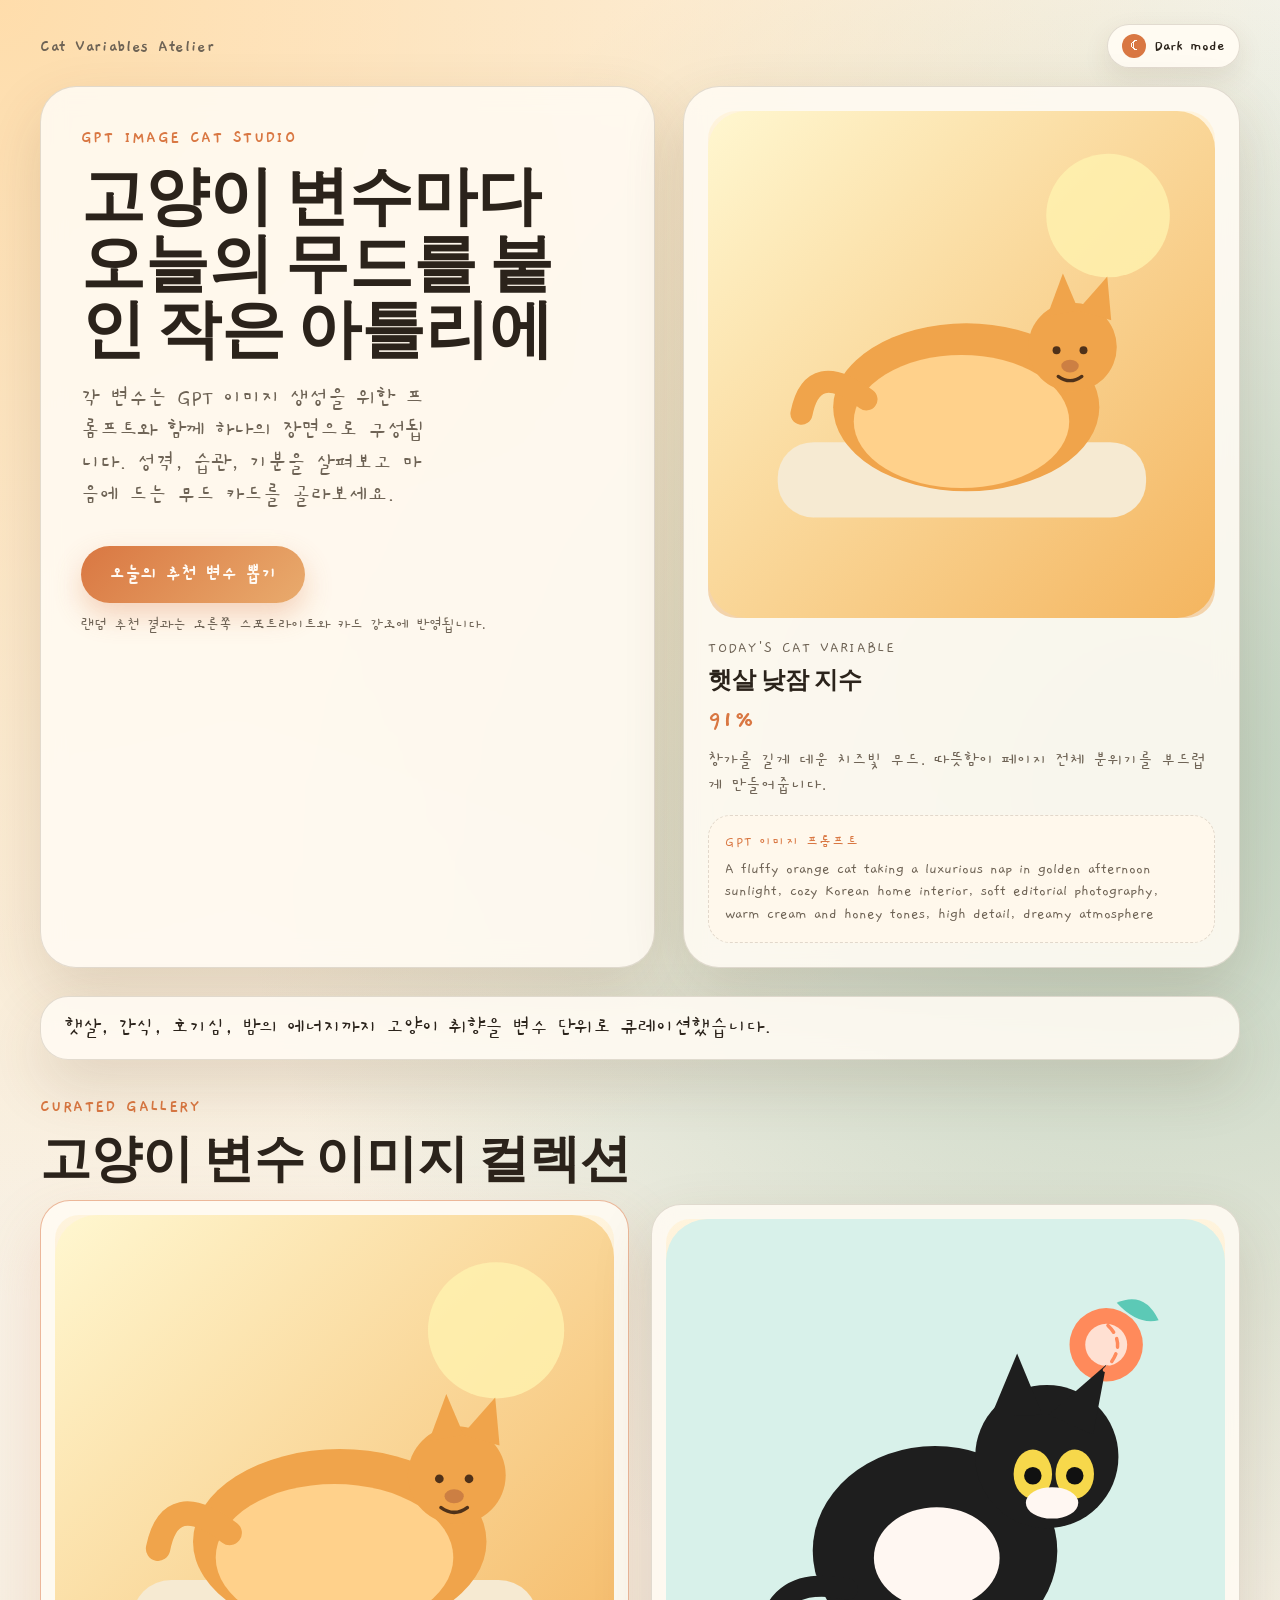
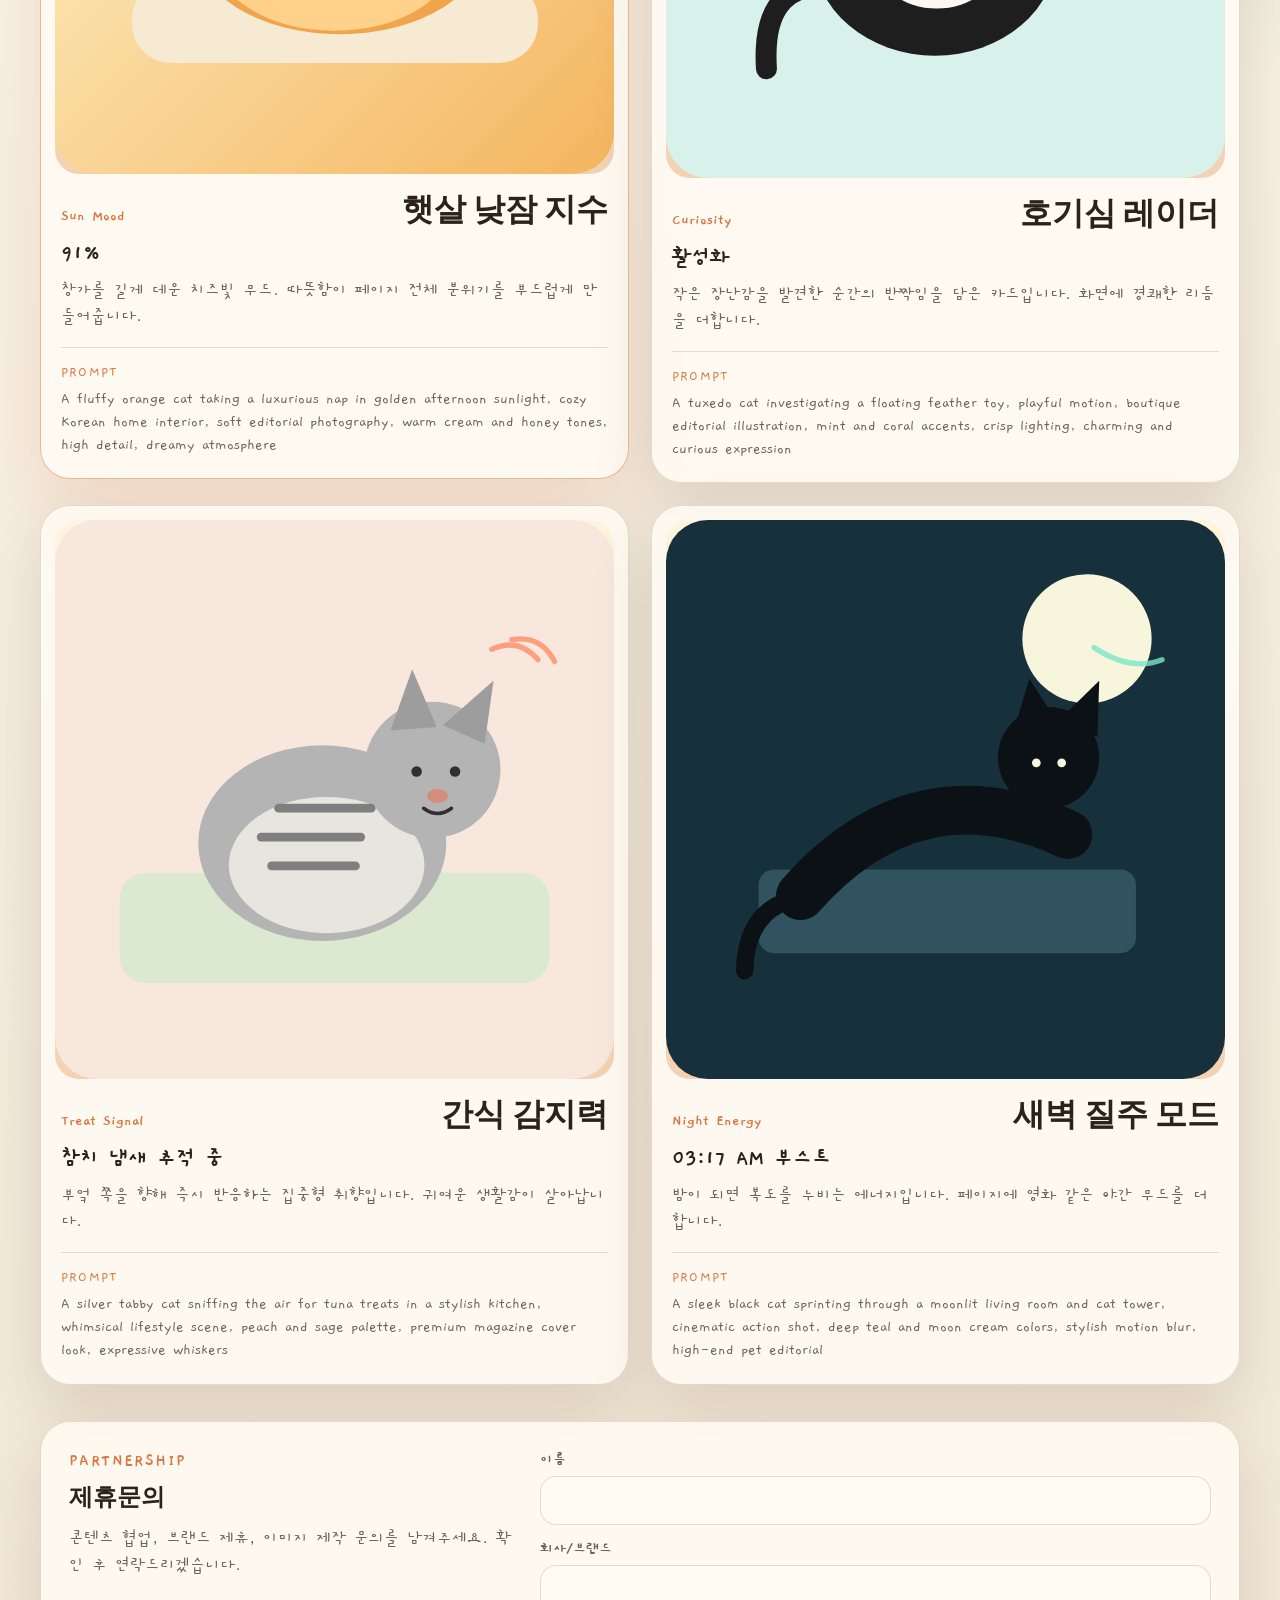
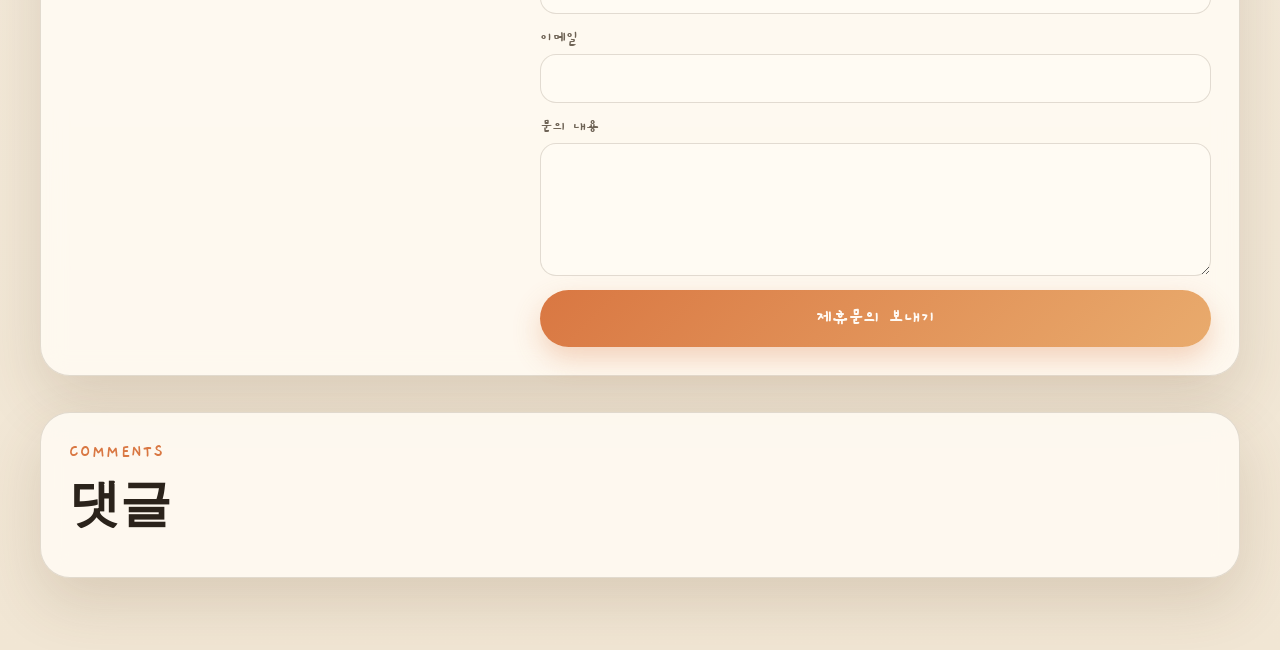
==== commit f3166eba: "Add Disqus comments" ====
--- a/upload/index.html
+++ b/upload/index.html
@@ -96,6 +96,18 @@
           <button class="primary-btn" type="submit">제휴문의 보내기</button>
         </form>
       </section>
+
+      <section class="comments-section" aria-labelledby="commentsTitle">
+        <div class="section-head">
+          <p class="eyebrow">Comments</p>
+          <h2 id="commentsTitle">댓글</h2>
+        </div>
+        <div id="disqus_thread"></div>
+        <noscript>
+          Please enable JavaScript to view the
+          <a href="https://disqus.com/?ref_noscript">comments powered by Disqus.</a>
+        </noscript>
+      </section>
     </main>
   </div>
 
@@ -120,5 +132,20 @@
   </template>
 
   <script src="../script.js"></script>
+  <script>
+    var disqus_config = function () {
+      this.page.url = window.location.href;
+      this.page.identifier = window.location.pathname || "cat-variables-atelier-upload";
+    };
+
+    (function() {
+      var d = document;
+      var s = d.createElement("script");
+      s.src = "https://jocoding-learning.disqus.com/embed.js";
+      s.setAttribute("data-timestamp", +new Date());
+      (d.head || d.body).appendChild(s);
+    })();
+  </script>
+  <script id="dsq-count-scr" src="//jocoding-learning.disqus.com/count.js" async></script>
 </body>
 </html>
--- a/style.css
+++ b/style.css
@@ -301,6 +301,32 @@
   backdrop-filter: blur(12px);
 }
 
+.comments-section {
+  margin-top: 36px;
+  padding: 28px;
+  border: 1px solid var(--line);
+  border-radius: 30px;
+  background: var(--paper);
+  box-shadow: var(--shadow);
+  backdrop-filter: blur(12px);
+}
+
+#disqus_thread {
+  margin-top: 18px;
+}
+
+.comments-section noscript {
+  display: block;
+  margin-top: 18px;
+  color: var(--muted);
+  font-size: 1rem;
+}
+
+.comments-section a {
+  color: var(--accent);
+  font-weight: 700;
+}
+
 .partner-copy p:last-child {
   margin: 16px 0 0;
   color: var(--muted);
@@ -456,7 +482,8 @@
   .spotlight,
   .intro-strip,
   .cat-card,
-  .partner-section {
+  .partner-section,
+  .comments-section {
     border-radius: 24px;
   }
 
@@ -464,7 +491,8 @@
     padding: 28px 22px;
   }
 
-  .partner-section {
+  .partner-section,
+  .comments-section {
     padding: 22px;
   }
 
